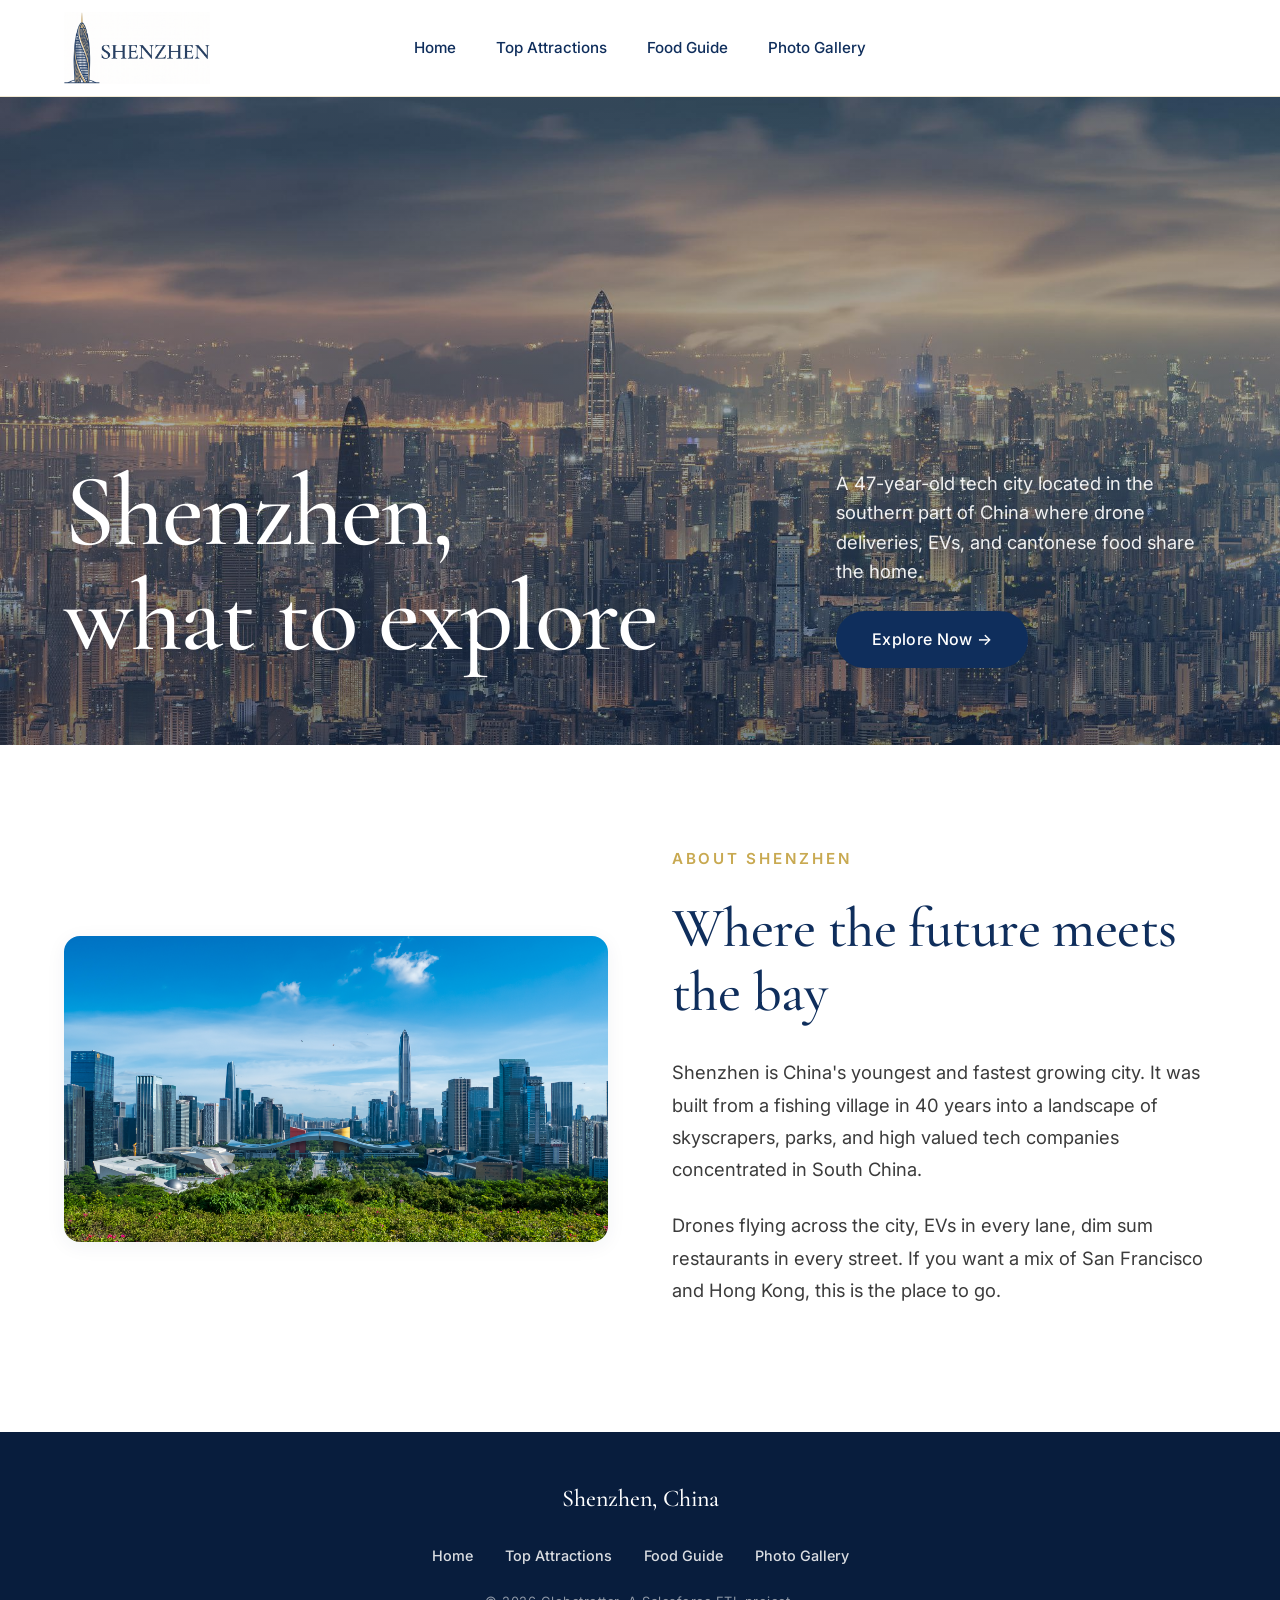
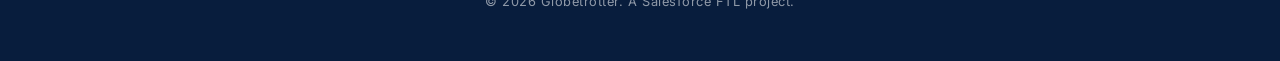
==== index.html @ f11fc3f5 "chore: name fix" ====
<!doctype html>
<html lang="en">
  <head>
    <meta charset="UTF-8" />
    <meta name="viewport" content="width=device-width, initial-scale=1.0" />
    <title>Shenzhen — What to Explore</title>
    <link rel="preconnect" href="https://fonts.googleapis.com" />
    <link rel="preconnect" href="https://fonts.gstatic.com" crossorigin />
    <link
      rel="stylesheet"
      href="https://fonts.googleapis.com/css2?family=Cormorant+Garamond:wght@500;600&family=Inter:wght@400;500;600&display=swap"
    />
    <link rel="stylesheet" href="styles.css" />
  </head>
  <body>
    <header class="site-header">
      <nav class="nav">
        <a href="main.html" class="nav-brand">
          <img src="media/navbar.png" alt="Shenzhen Travel Guide" />
        </a>

        <button
          type="button"
          class="nav-toggle"
          aria-label="Toggle menu"
          aria-controls="primary-menu"
          aria-expanded="false"
        >
          <span class="icon icon-hamburger">&#9776;</span>
        </button>

        <ul id="primary-menu" class="nav-menu">
          <li class="nav-item">
            <a href="main.html" class="nav-link">Home</a>
          </li>
          <li class="nav-item">
            <a href="attraction.html" class="nav-link">Top Attractions</a>
          </li>
          <li class="nav-item">
            <a href="guide.html" class="nav-link">Food Guide</a>
          </li>
          <li class="nav-item">
            <a href="photos.html" class="nav-link">Photo Gallery</a>
          </li>
        </ul>
      </nav>
    </header>

    <main>
      <section class="hero">
        <div class="hero-image">
          <img
            src="media/main/main-webpage.jpeg"
            alt="The Shenzhen skyline at twilight with the Ping An Finance Center towering above a sea of glowing buildings"
          />
        </div>

        <div class="hero-overlay">
          <div class="hero-text">
            <h1 class="hero-title">Shenzhen,<br />what to explore</h1>
          </div>

          <div class="hero-text-right">
            <p class="hero-descriptor">
              A 47-year-old tech city located in the southern part of China
              where drone deliveries, EVs, and cantonese food share the home.
            </p>
            <a href="attraction.html" class="btn btn-explore"
              >Explore Now &rarr;</a
            >
          </div>
        </div>
      </section>

      <section class="about">
        <div class="about-image">
          <img
            src="media/main/featured-main.png"
            alt="The Shenzhen civic center skyline framed by lush green parks under a clear blue sky"
            loading="lazy"
            decoding="async"
          />
        </div>

        <div class="about-text">
          <p class="eyebrow">About Shenzhen</p>
          <h2 class="about-title">Where the future meets the bay</h2>
          <p class="about-body">
            Shenzhen is China's youngest and fastest growing city. It was built
            from a fishing village in 40 years into a landscape of skyscrapers,
            parks, and high valued tech companies concentrated in South China.
          </p>
          <p class="about-body">
            Drones flying across the city, EVs in every lane, dim sum
            restaurants in every street. If you want a mix of San Francisco and
            Hong Kong, this is the place to go.
          </p>
        </div>
      </section>
    </main>

    <footer class="site-footer">
      <div class="footer-inner">
        <p class="footer-brand">Shenzhen, China</p>
        <ul class="footer-links">
          <li><a href="main.html">Home</a></li>
          <li><a href="attraction.html">Top Attractions</a></li>
          <li><a href="guide.html">Food Guide</a></li>
          <li><a href="photos.html">Photo Gallery</a></li>
        </ul>
        <p class="footer-copy">
          &copy; 2026 Globetrotter. A Salesforce FTL project.
        </p>
      </div>
    </footer>
  </body>
</html>
---- styles.css ----
*,
*::before,
*::after {
  box-sizing: border-box;
}

html,
body,
h1,
h2,
h3,
h4,
p,
ul,
li,
figure,
blockquote {
  margin: 0;
  padding: 0;
}

ul {
  list-style: none;
}

img {
  display: block;
  max-width: 100%;
  height: auto;
}

a {
  color: inherit;
  text-decoration: none;
}

button {
  font: inherit;
  color: inherit;
  background: none;
  border: 0;
  cursor: pointer;
}

:root {
  --color-bg: #ffffff;
  --color-surface: #fbf7ee;
  --color-ink: #0a0a0a;
  --color-ink-soft: #3b3b3b;
  --color-primary: #0f2e5c;
  --color-primary-deep: #081d3d;
  --color-accent: #c8a951;
  --color-accent-soft: rgba(200, 169, 81, 0.25);
  --color-vibrant: #1fa37a;

  --font-serif: "Cormorant Garamond", Georgia, serif;
  --font-sans: "Inter", system-ui, -apple-system, "Helvetica Neue", sans-serif;

  --space-1: 0.5rem;
  --space-2: 1rem;
  --space-3: 1.5rem;
  --space-4: 2rem;
  --space-5: 2.5rem;
  --space-6: 3rem;

  --radius-card: 16px;
  --radius-pill: 999px;

  --shadow-card: 0 4px 20px rgba(15, 46, 92, 0.06);
  --shadow-card-hover: 0 8px 30px rgba(15, 46, 92, 0.12);

  --section-x: clamp(1.25rem, 5vw, 4rem);
  --section-y: clamp(3rem, 6vw, 5rem);
}

/* ------------------------------------------------------------- Base Styling ------------------------------------------------------------- */

body {
  background: var(--color-bg);
  color: var(--color-ink);
  font-family: var(--font-sans);
  font-size: 1rem;
  line-height: 1.6;
  -webkit-font-smoothing: antialiased;
}

h1,
h2,
h3,
h4 {
  font-family: var(--font-serif);
  color: var(--color-primary);
  font-weight: 500;
  line-height: 1.15;
  letter-spacing: -0.01em;
}

h1 {
  font-size: clamp(2.25rem, 5vw, 4rem);
}
h2 {
  font-size: clamp(1.6rem, 3vw, 2.4rem);
}
h3 {
  font-size: clamp(1.2rem, 2vw, 1.6rem);
}

p {
  color: var(--color-ink-soft);
}

.eyebrow {
  font-size: 0.75rem;
  font-weight: 600;
  letter-spacing: 0.18em;
  text-transform: uppercase;
  color: var(--color-accent);
  margin-bottom: var(--space-2);
}

/* ------------------------------------------------------------- Buttons ------------------------------------------------------------- */

.btn {
  display: inline-flex;
  align-items: center;
  gap: 0.5rem;
  padding: 0.85rem 1.85rem;
  border-radius: var(--radius-pill);
  background: var(--color-primary);
  color: #ffffff;
  font-family: var(--font-sans);
  font-size: 0.95rem;
  font-weight: 500;
  letter-spacing: 0.02em;
  transition:
    background-color 200ms ease,
    transform 200ms ease,
    box-shadow 200ms ease;
  white-space: nowrap;
}

.btn:hover,
.btn:focus-visible {
  background: var(--color-vibrant);
  transform: translateY(-1px);
  box-shadow: 0 6px 18px rgba(31, 163, 122, 0.25);
}

.btn-explore {
  padding: 1rem 2.25rem;
  font-size: 1rem;
}

/* ------------------------------------------------------------- Header & Navigation ------------------------------------------------------------- */

.site-header {
  position: sticky;
  top: 0;
  z-index: 50;
  background: var(--color-bg);
  border-bottom: 1px solid var(--color-accent-soft);
}

.nav {
  display: grid;
  grid-template-columns: 1fr auto 1fr;
  align-items: center;
  gap: var(--space-3);
  max-width: 1280px;
  margin-inline: auto;
  padding: var(--space-3) var(--section-x);
}

.nav-brand {
  display: inline-flex;
  align-items: center;
  line-height: 0;
  justify-self: start;
  margin-left: min(0px, calc((1280px - 100vw) / 2));
}

.nav-brand img {
  height: clamp(56px, 7vw, 72px);
  width: auto;
  margin-block: -0.75rem;
}

.nav-menu {
  display: flex;
  align-items: center;
  gap: var(--space-5);
  grid-column: 2;
}

.nav-link {
  position: relative;
  font-size: 0.95rem;
  font-weight: 500;
  color: var(--color-primary);
  padding: 0.25rem 0;
}

.nav-link::after {
  content: "";
  position: absolute;
  left: 0;
  right: 0;
  bottom: -4px;
  height: 1px;
  background: var(--color-accent);
  transform: scaleX(0);
  transform-origin: left;
  transition: transform 200ms ease;
}

.nav-link:hover::after,
.nav-link:focus-visible::after {
  transform: scaleX(1);
}

.nav-toggle {
  display: none;
  align-items: center;
  justify-content: center;
  width: 40px;
  height: 40px;
  border-radius: 999px;
  color: var(--color-primary);
  transition: background-color 200ms ease;
}

.nav-toggle:hover {
  background: var(--color-surface);
}

.icon {
  font-size: 1.1rem;
  line-height: 1;
}

/* ------------------------------------------------------------- Hero (home page) ------------------------------------------------------------- */

.hero {
  position: relative;
  overflow: hidden;
}

.hero-image {
  position: relative;
}

.hero-image::after {
  content: "";
  position: absolute;
  inset: 0;
  background: linear-gradient(
    180deg,
    rgba(8, 29, 61, 0.15) 0%,
    rgba(8, 29, 61, 0.55) 100%
  );
  pointer-events: none;
}

.hero-image img {
  width: 100%;
  height: clamp(440px, 72vh, 760px);
  object-fit: cover;
}

.hero-overlay {
  position: absolute;
  inset: 0;
  display: flex;
  align-items: flex-end;
  justify-content: space-between;
  gap: var(--space-6);
  padding: var(--section-y) var(--section-x);
  color: #ffffff;
}

.hero-text {
  flex: 1 1 50%;
  max-width: 620px;
}

.hero-title,
.page-title {
  color: #ffffff;
}

.hero-title {
  font-size: clamp(3.25rem, 8vw, 6.5rem);
  line-height: 1.02;
  letter-spacing: -0.02em;
}

.hero-text-right {
  flex: 0 1 380px;
  display: flex;
  flex-direction: column;
  align-items: flex-start;
  text-align: left;
  gap: var(--space-3);
}

.hero-descriptor,
.page-intro {
  color: rgba(255, 255, 255, 0.92);
  font-size: 1.15rem;
  line-height: 1.6;
}

/* ------------------------------------------------------------- Page Hero (sub-pages) ------------------------------------------------------------- */

.page-hero {
  position: relative;
  overflow: hidden;
}

.page-hero .hero-image::after {
  background: linear-gradient(
    180deg,
    rgba(8, 29, 61, 0.25) 0%,
    rgba(8, 29, 61, 0.55) 100%
  );
}

.page-hero .hero-image img {
  width: 100%;
  height: clamp(340px, 55vh, 560px);
  object-fit: cover;
}

.page-hero-text {
  position: absolute;
  inset: 0;
  display: flex;
  flex-direction: column;
  align-items: center;
  justify-content: center;
  gap: var(--space-3);
  padding: var(--section-y) var(--section-x);
  text-align: center;
  color: #ffffff;
}

.page-title {
  font-size: clamp(2.75rem, 5.5vw, 4.25rem);
}

.page-intro {
  max-width: 720px;
}

/* ------------------------------------------------------------- About Section (home page) ------------------------------------------------------------- */

.about {
  display: flex;
  align-items: center;
  gap: clamp(2.5rem, 5vw, 5.5rem);
  max-width: 1440px;
  margin-inline: auto;
  padding: clamp(4.5rem, 8vw, 7.5rem) var(--section-x);
}

.about-image {
  flex: 1 1 50%;
  border-radius: var(--radius-card);
  overflow: hidden;
  box-shadow: var(--shadow-card);
}

.about-image img {
  width: 100%;
  height: 100%;
  max-height: 620px;
  object-fit: cover;
}

.about-text {
  flex: 1 1 50%;
}

.about-text .eyebrow {
  font-size: 0.95rem;
  margin-bottom: var(--space-3);
}

.about-title {
  font-size: clamp(2.25rem, 4.5vw, 3.5rem);
  margin-bottom: var(--space-4);
}

.about-body {
  margin-bottom: var(--space-3);
  font-size: 1.15rem;
  line-height: 1.75;
}

/* ------------------------------------------------------------- Card Grids ------------------------------------------------------------- */

.attractions,
.restaurants,
.gallery {
  display: flex;
  flex-wrap: wrap;
  gap: var(--space-4);
  max-width: 1200px;
  margin-inline: auto;
  padding: var(--section-y) var(--section-x);
}

.attraction-card,
.restaurant-card,
.gallery-card {
  display: flex;
  flex-direction: column;
  background: var(--color-surface);
  border: 1px solid var(--color-accent-soft);
  border-radius: var(--radius-card);
  overflow: hidden;
  box-shadow: var(--shadow-card);
  transition:
    transform 250ms ease,
    box-shadow 250ms ease;
}

.attraction-card:hover,
.restaurant-card:hover,
.gallery-card:hover {
  transform: translateY(-4px);
  box-shadow: var(--shadow-card-hover);
}

.attraction-image,
.restaurant-image,
.gallery-image {
  aspect-ratio: 16 / 10;
  overflow: hidden;
}

.attraction-image img,
.restaurant-image img,
.gallery-image img {
  width: 100%;
  height: 100%;
  object-fit: cover;
  transition: transform 400ms ease;
}

.attraction-card:hover .attraction-image img,
.restaurant-card:hover .restaurant-image img,
.gallery-card:hover .gallery-image img {
  transform: scale(1.04);
}

/* Attractions — title top-left */

.attraction-card {
  flex: 1 1 calc(50% - 1rem);
}

.attraction-card .attraction-title,
.attraction-card .attraction-desc {
  padding-inline: var(--space-4);
}

.attraction-card .attraction-title {
  order: -1;
  padding-top: var(--space-4);
  text-align: left;
}

.attraction-card .attraction-image {
  margin-block: var(--space-3);
}

.attraction-card .attraction-desc {
  padding-bottom: var(--space-4);
}

/* Restaurants — name centered */

.restaurant-card {
  flex: 1 1 calc(50% - 1rem);
  text-align: center;
}

.restaurant-card .restaurant-name {
  padding: var(--space-4) var(--space-4) var(--space-2);
}

.restaurant-card .restaurant-image {
  margin-bottom: var(--space-3);
}

.restaurant-card .restaurant-address,
.restaurant-card .restaurant-desc {
  padding-inline: var(--space-4);
}

.restaurant-card .restaurant-address {
  font-size: 0.875rem;
  color: var(--color-accent);
  font-weight: 500;
  letter-spacing: 0.04em;
  margin-bottom: var(--space-2);
}

.restaurant-card .restaurant-desc {
  margin-bottom: var(--space-4);
  flex: 1;
}

.restaurant-card .btn {
  align-self: center;
  margin-bottom: var(--space-4);
}

/* Gallery — title top-center */

.gallery-card {
  flex: 1 1 calc(33.333% - 1.334rem);
  text-align: center;
}

.gallery-card .gallery-title {
  padding: var(--space-4) var(--space-3) var(--space-3);
}

.gallery-card .gallery-image {
  aspect-ratio: 4 / 3;
}

.gallery-card .gallery-desc {
  padding: var(--space-3) var(--space-3) var(--space-4);
  font-size: 0.95rem;
}

/* ------------------------------------------------------------- Footer ------------------------------------------------------------- */

.site-footer {
  background: var(--color-primary-deep);
  color: #ffffff;
}

.footer-inner {
  display: flex;
  flex-direction: column;
  align-items: center;
  gap: var(--space-3);
  max-width: 1200px;
  margin-inline: auto;
  padding: clamp(2rem, 4vw, 3rem) var(--section-x);
  text-align: center;
}

.footer-brand {
  font-family: var(--font-serif);
  font-size: 1.5rem;
  color: #ffffff;
  font-weight: 500;
}

.footer-links {
  display: flex;
  flex-wrap: wrap;
  justify-content: center;
  gap: var(--space-4);
}

.footer-links a {
  color: rgba(255, 255, 255, 0.85);
  font-size: 0.9rem;
  font-weight: 500;
  transition: color 200ms ease;
}

.footer-links a:hover {
  color: var(--color-accent);
}

.footer-copy {
  color: rgba(255, 255, 255, 0.55);
  font-size: 0.8rem;
  letter-spacing: 0.04em;
}

/* ------------------------------------------------------------- Responsive Design ------------------------------------------------------------- */

@media (max-width: 768px) {
  .nav {
    display: flex;
    flex-wrap: wrap;
  }

  .nav-toggle {
    display: inline-flex;
    order: 2;
    margin-left: auto;
    width: 56px;
    height: 56px;
  }

  .nav-toggle .icon {
    font-size: 2rem;
  }

  .nav-brand {
    order: 1;
  }

  .nav-menu {
    order: 4;
    flex-basis: 100%;
    flex-direction: column;
    align-items: stretch;
    gap: 0;
    margin: 0;
    max-height: 0;
    overflow: hidden;
    transition: max-height 300ms ease;
  }

  .nav:focus-within .nav-menu {
    max-height: 400px;
    margin-top: var(--space-2);
  }

  .nav-item {
    border-top: 1px solid var(--color-accent-soft);
  }

  .nav-link {
    display: block;
    padding: var(--space-2) 0;
    text-align: center;
  }

  .nav-link::after {
    display: none;
  }

  /* Hero — stack columns */
  .hero-overlay {
    flex-direction: column;
    align-items: flex-start;
    justify-content: flex-end;
    padding-bottom: var(--space-6);
    gap: var(--space-1);
  }

  .hero-text,
  .hero-text-right {
    flex: 0 0 auto;
    width: 100%;
    max-width: 100%;
  }

  .hero-title {
    font-size: clamp(2.25rem, 9vw, 3rem);
  }

  /* About — stack */
  .about {
    flex-direction: column;
  }

  .about-image,
  .about-text {
    flex: 1 1 100%;
  }

  /* Cards — single column */
  .attractions,
  .restaurants,
  .gallery {
    flex-direction: column;
  }

  .attraction-card,
  .restaurant-card,
  .gallery-card {
    flex: 1 1 100%;
  }

  /* Footer — keep stacked, already centered */
  .footer-links {
    gap: var(--space-2) var(--space-3);
  }
}
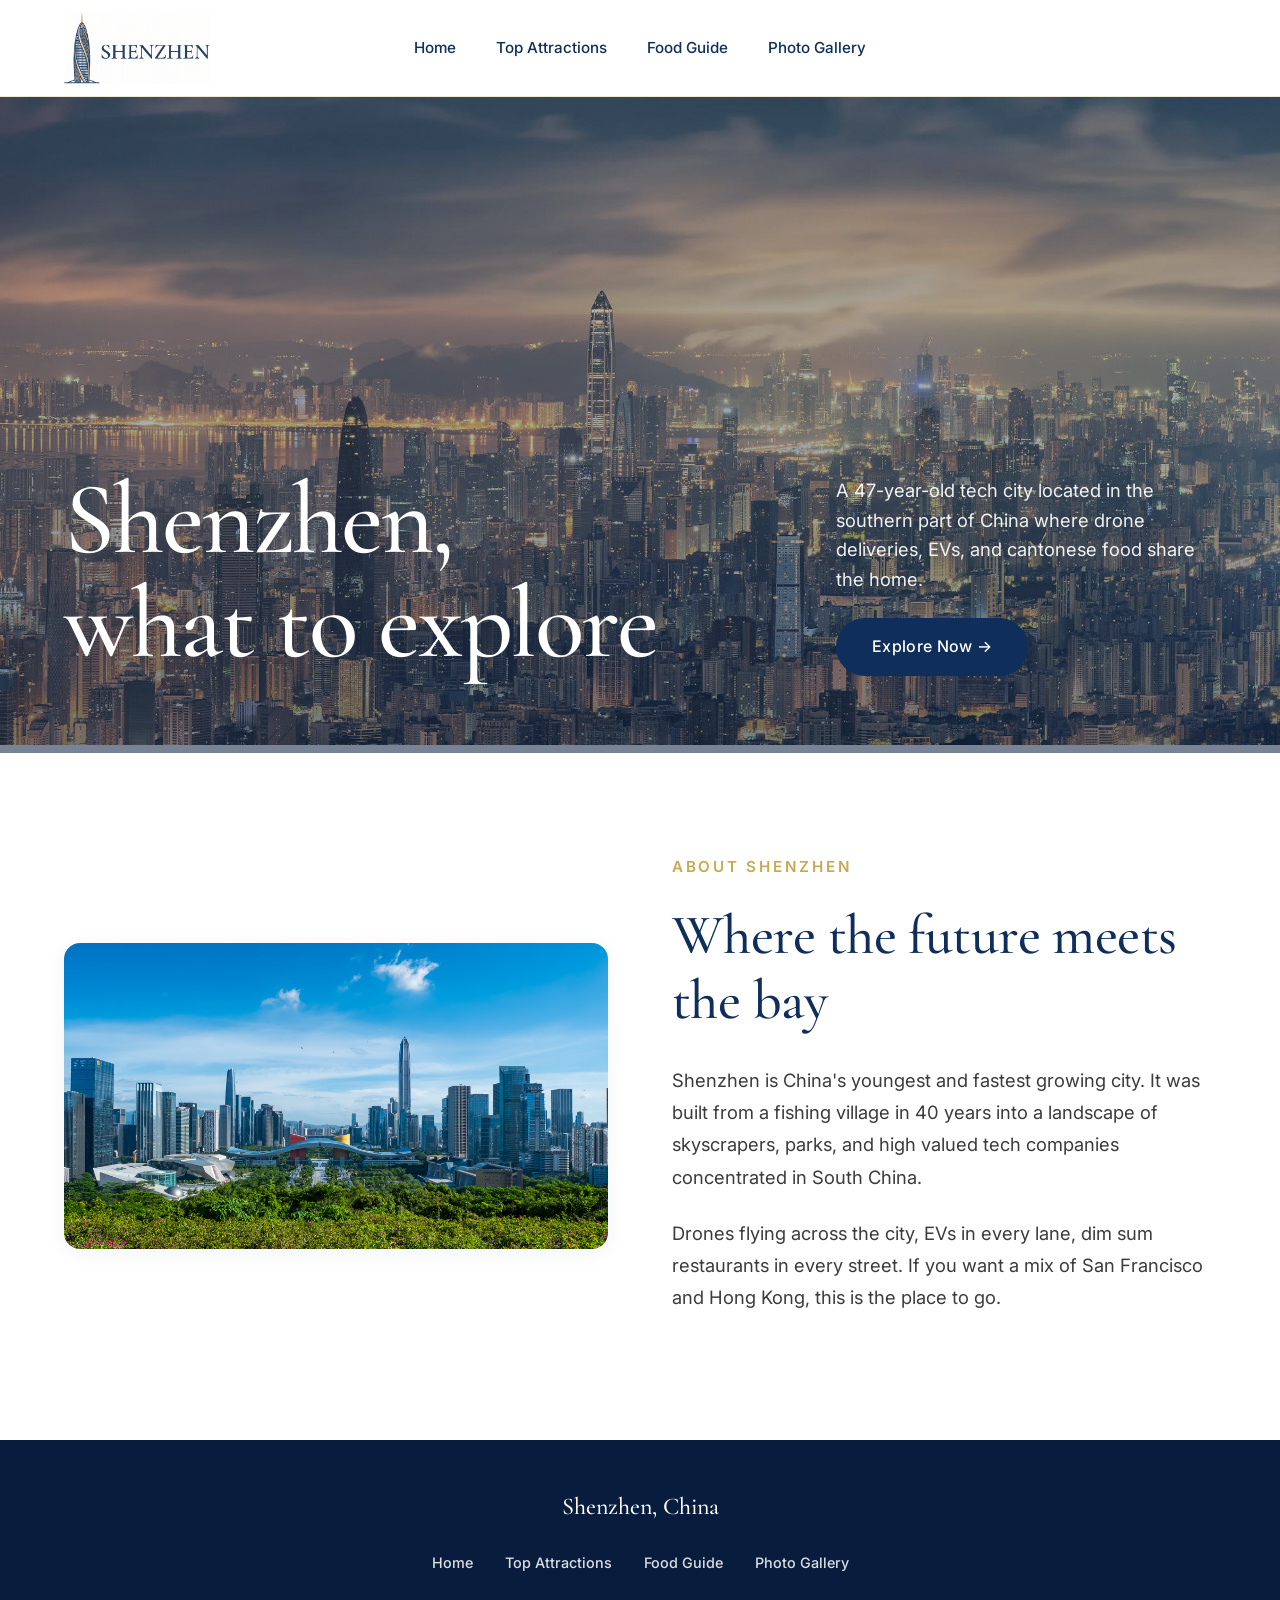
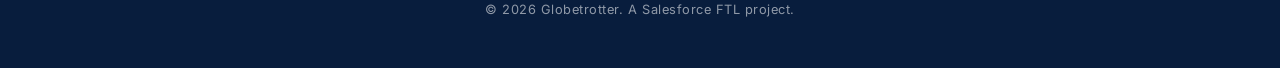
==== commit 0acaacc4: "feat: video main page" ====
--- a/index.html
+++ b/index.html
@@ -15,7 +15,7 @@
   <body>
     <header class="site-header">
       <nav class="nav">
-        <a href="main.html" class="nav-brand">
+        <a href="index.html" class="nav-brand">
           <img src="media/navbar.png" alt="Shenzhen Travel Guide" />
         </a>
 
@@ -31,7 +31,7 @@
 
         <ul id="primary-menu" class="nav-menu">
           <li class="nav-item">
-            <a href="main.html" class="nav-link">Home</a>
+            <a href="index.html" class="nav-link">Home</a>
           </li>
           <li class="nav-item">
             <a href="attraction.html" class="nav-link">Top Attractions</a>
@@ -49,10 +49,16 @@
     <main>
       <section class="hero">
         <div class="hero-image">
-          <img
-            src="media/main/main-webpage.jpeg"
-            alt="The Shenzhen skyline at twilight with the Ping An Finance Center towering above a sea of glowing buildings"
-          />
+          <video
+            src="media/main-video.mp4"
+            poster="media/main/main-webpage.jpeg"
+            autoplay
+            muted
+            loop
+            playsinline
+            preload="metadata"
+            aria-label="A looping aerial tour of the Shenzhen skyline at twilight with the Ping An Finance Center towering above a sea of glowing buildings"
+          ></video>
         </div>
 
         <div class="hero-overlay">
@@ -103,7 +109,7 @@
       <div class="footer-inner">
         <p class="footer-brand">Shenzhen, China</p>
         <ul class="footer-links">
-          <li><a href="main.html">Home</a></li>
+          <li><a href="index.html">Home</a></li>
           <li><a href="attraction.html">Top Attractions</a></li>
           <li><a href="guide.html">Food Guide</a></li>
           <li><a href="photos.html">Photo Gallery</a></li>
--- a/styles.css
+++ b/styles.css
@@ -261,7 +261,8 @@
   pointer-events: none;
 }
 
-.hero-image img {
+.hero-image img,
+.hero-image video {
   width: 100%;
   height: clamp(440px, 72vh, 760px);
   object-fit: cover;
